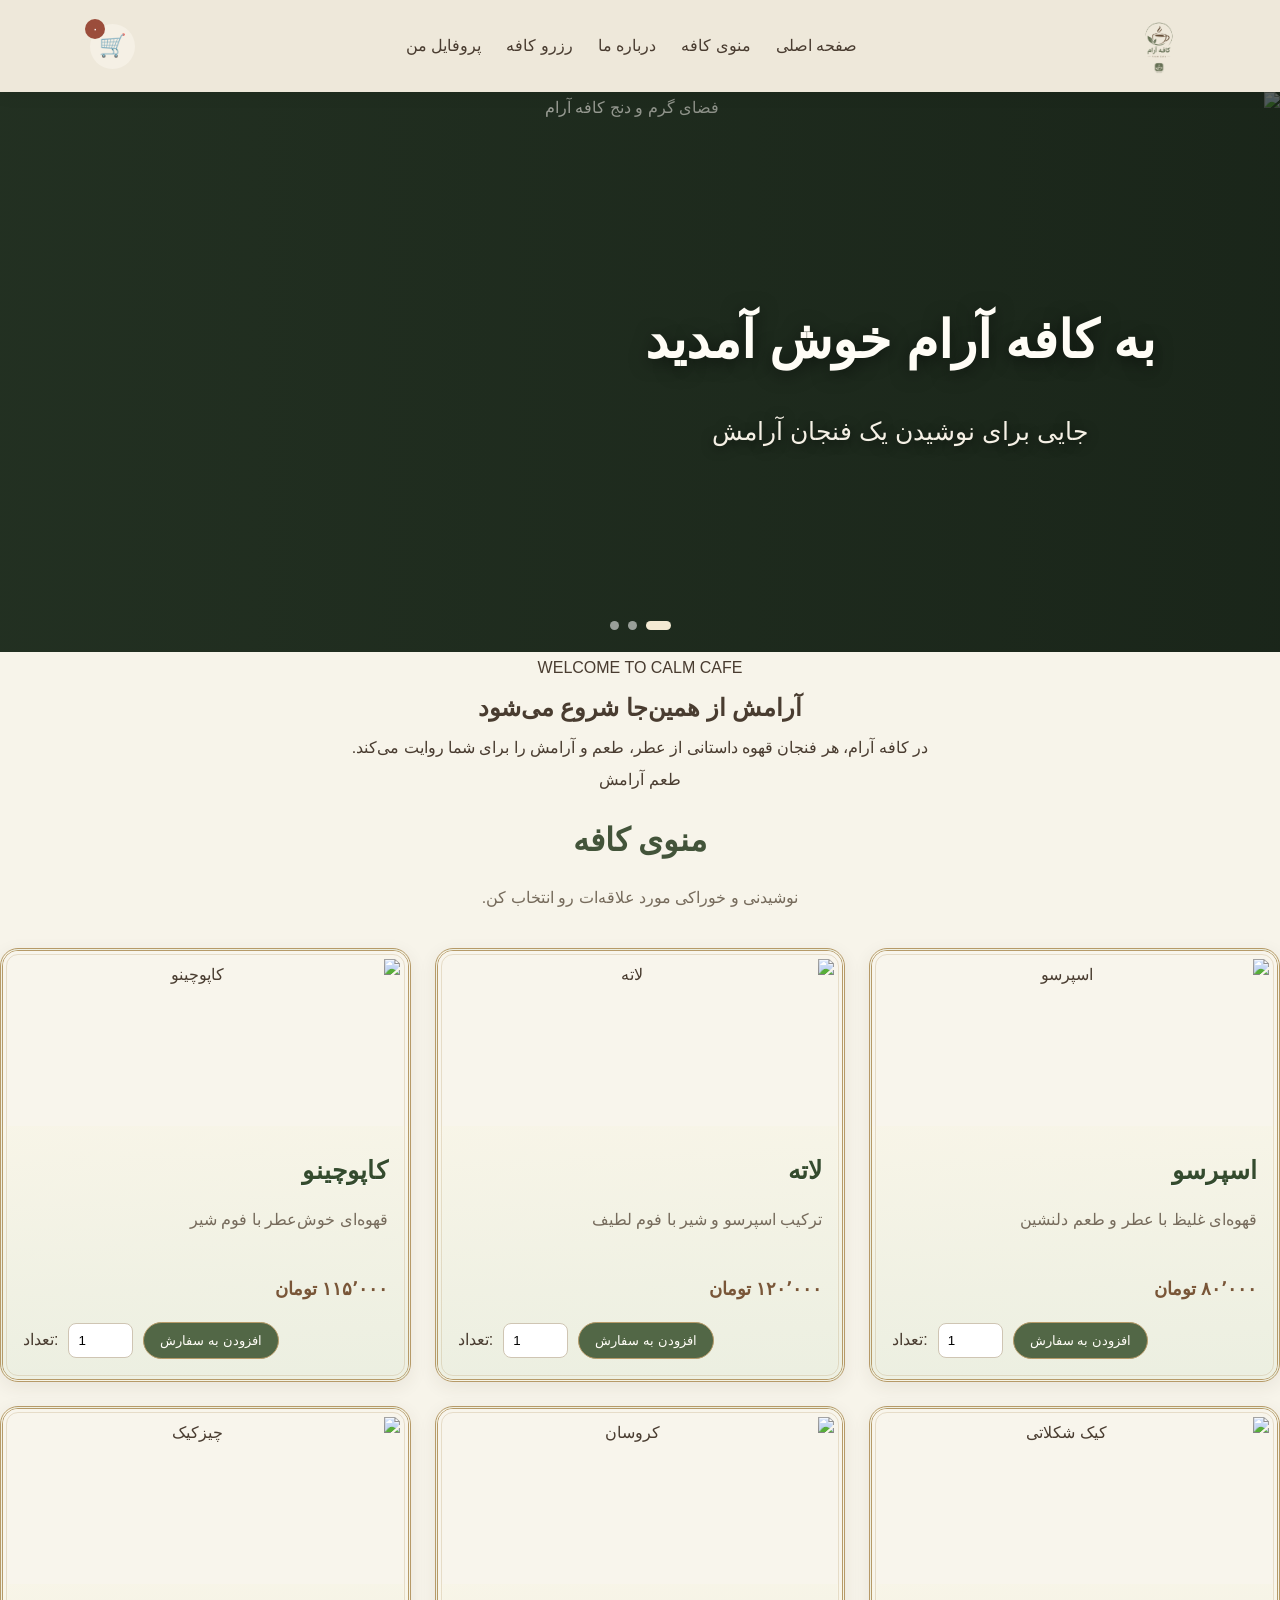
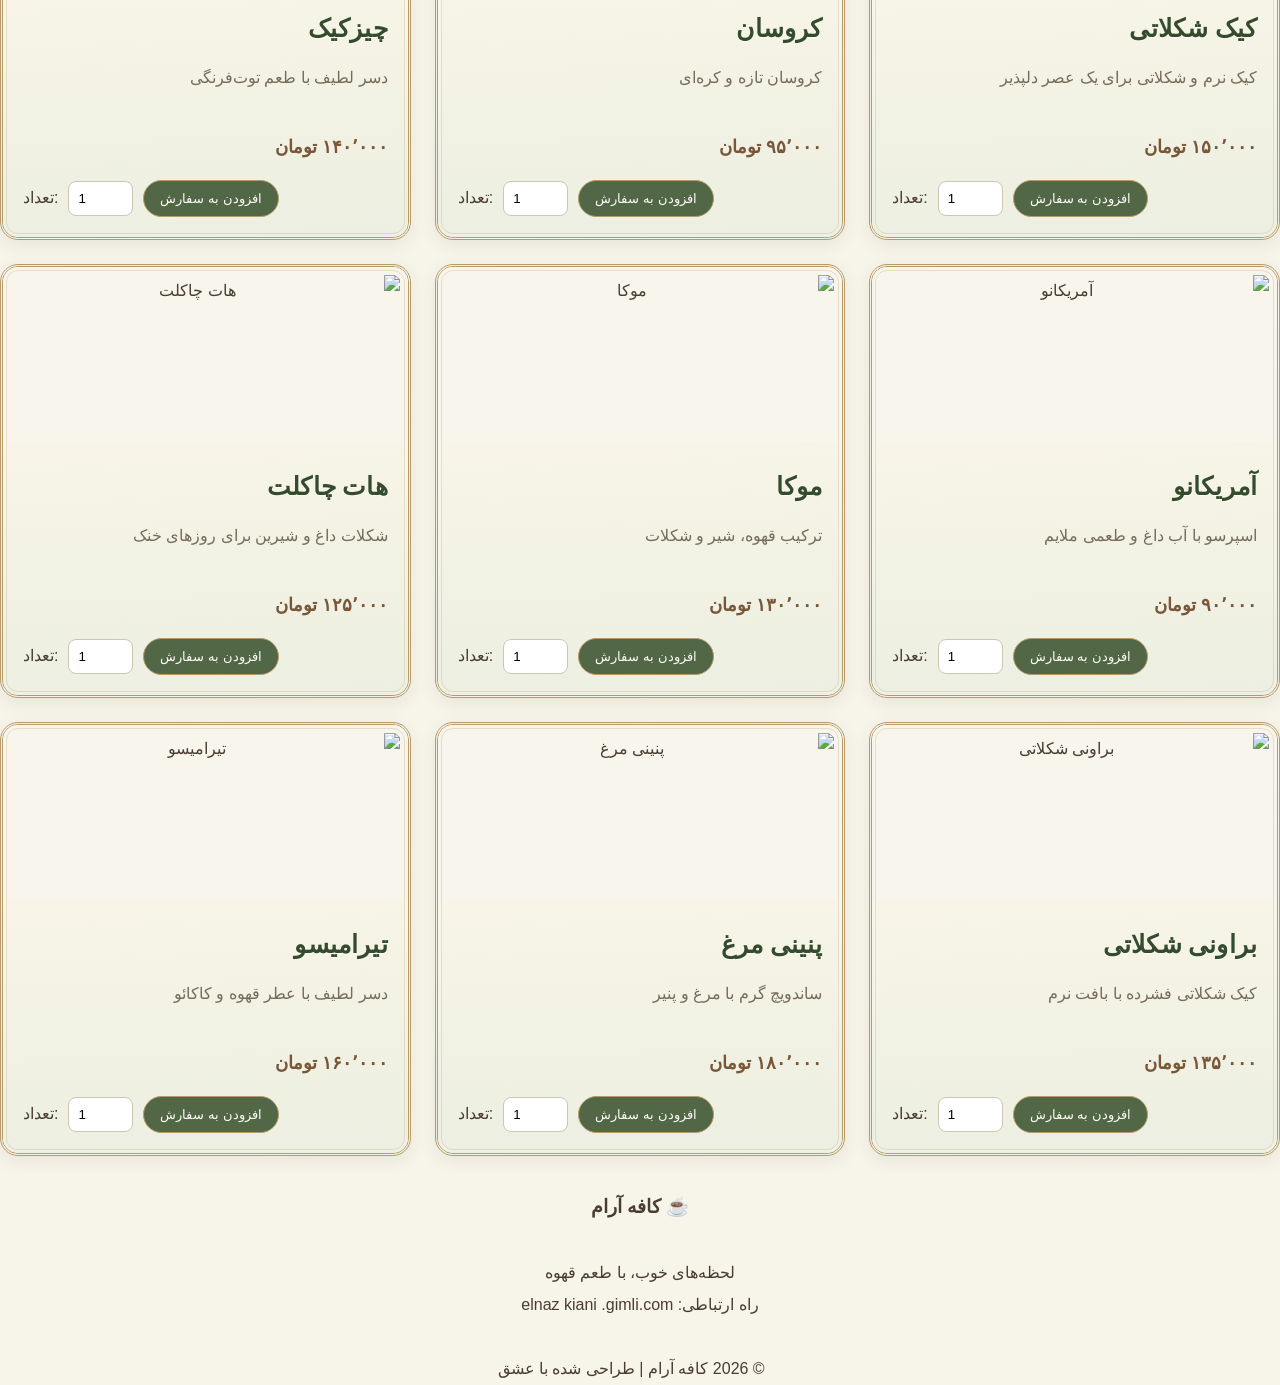
==== index.html @ 831acf15 "Add files via upload" ====
<!DOCTYPE html>

<html dir="rtl" lang="fa">
<head>
<meta charset="utf-8"/>
<meta content="width=device-width, initial-scale=1.0" name="viewport"/>
<title>کافه آرام | طعم آرامش</title>
<link href="lo.png" rel="icon" type="image/png"/>
<link href="style.css" rel="stylesheet"/>
<link href="https://fonts.googleapis.com" rel="preconnect"/>
<link crossorigin="" href="https://fonts.gstatic.com" rel="preconnect"/>
<link href="https://fonts.googleapis.com/css2?family=Vazirmatn:wght@300;400;500;600;700;800&amp;display=swap" rel="stylesheet"/>
</head>
<body>
<header>
<a class="logo" href="#home">
<img alt="لوگوی کافه آرام" src="./lo.png"/>
</a>
<button aria-label="باز کردن منو" class="menu-toggle" id="menuToggle">
        ☰
    </button>
<nav id="navbar">
<a href="#home">صفحه اصلی</a>
<a href="#menu">منوی کافه</a>
<a href="about.html">درباره ما</a>
<a href="reservation.html">رزرو کافه</a>
<a href="profile.html">پروفایل من</a>
</nav>
<button aria-label="باز کردن سبد خرید" class="header-cart" id="openCart" type="button">
    🛒
    <span id="cartCount">۰</span>
</button>
</header>
<main>
<section class="hero hero-home" id="home">
<div aria-label="تصاویر محیط کافه آرام" class="hero-slideshow">
<img alt="فضای گرم و دنج کافه آرام" class="hero-slide active" src="./images/home-cafe-interior.jpg"/>
<img alt="نمایی از فضای داخلی کافه آرام" class="hero-slide" src="./images/home-cafe-coffee-corner.jpg"/>
<img alt="گوشه مطالعه و کتابخانه کافه" class="hero-slide" src="./images/home-cafe-reading-corner.jpg"/>
</div><div class="hero-shade"></div>
<div class="hero-caption"><h1>به کافه آرام خوش آمدید</h1><p>جایی برای نوشیدن یک فنجان آرامش</p></div>
<div aria-label="انتخاب تصویر" class="hero-dots"><button aria-label="تصویر اول" class="hero-dot active" data-slide="0" type="button"></button><button aria-label="تصویر دوم" class="hero-dot" data-slide="1" type="button"></button><button aria-label="تصویر سوم" class="hero-dot" data-slide="2" type="button"></button></div>
</section>
<section class="welcome">
<span class="section-label">WELCOME TO CALM CAFE</span>
<h2>آرامش از همین‌جا شروع می‌شود</h2>
<p>
            در کافه آرام، هر فنجان قهوه داستانی از عطر،
            طعم و آرامش را برای شما روایت می‌کند.
        </p>
</section>
<section class="section menu-section" id="menu">
<div class="section-heading">
<span class="section-label">طعم آرامش</span>
<h2>منوی کافه</h2>
<p class="section-description">
            نوشیدنی و خوراکی مورد علاقه‌ات رو انتخاب کن.
        </p>
</div>
<div class="products-grid">
<!-- اسپرسو -->
<article class="product-card">
<img alt="اسپرسو" src="./images/menu-espresso.jpg"/>
<div class="product-info">
<h3>اسپرسو</h3>
<p>قهوه‌ای غلیظ با عطر و طعم دلنشین</p>
<strong class="product-price">۸۰٬۰۰۰ تومان</strong>
<div class="product-actions">
<label for="qty-espresso">تعداد:</label>
<input class="product-qty" id="qty-espresso" max="20" min="1" type="number" value="1"/>
<button class="add-to-cart" data-id="espresso" data-name="اسپرسو" data-price="80000">
                        افزودن به سفارش
                    </button>
</div>
</div>
</article>
<!-- لاته -->
<article class="product-card">
<img alt="لاته" src="./images/menu-latte.jpg"/>
<div class="product-info">
<h3>لاته</h3>
<p>ترکیب اسپرسو و شیر با فوم لطیف</p>
<strong class="product-price">۱۲۰٬۰۰۰ تومان</strong>
<div class="product-actions">
<label for="qty-latte">تعداد:</label>
<input class="product-qty" id="qty-latte" max="20" min="1" type="number" value="1"/>
<button class="add-to-cart" data-id="latte" data-name="لاته" data-price="120000">
                        افزودن به سفارش
                    </button>
</div>
</div>
</article>
<!-- کاپوچینو -->
<article class="product-card">
<img alt="کاپوچینو" src="./images/menu-cappuccino.jpg"/>
<div class="product-info">
<h3>کاپوچینو</h3>
<p>قهوه‌ای خوش‌عطر با فوم شیر</p>
<strong class="product-price">۱۱۵٬۰۰۰ تومان</strong>
<div class="product-actions">
<label for="qty-cappuccino">تعداد:</label>
<input class="product-qty" id="qty-cappuccino" max="20" min="1" type="number" value="1"/>
<button class="add-to-cart" data-id="cappuccino" data-name="کاپوچینو" data-price="115000">
                        افزودن به سفارش
                    </button>
</div>
</div>
</article>
<!-- کیک شکلاتی -->
<article class="product-card">
<img alt="کیک شکلاتی" src="./images/menu-chocolate-cake.jpg"/>
<div class="product-info">
<h3>کیک شکلاتی</h3>
<p>کیک نرم و شکلاتی برای یک عصر دلپذیر</p>
<strong class="product-price">۱۵۰٬۰۰۰ تومان</strong>
<div class="product-actions">
<label for="qty-cake">تعداد:</label>
<input class="product-qty" id="qty-cake" max="20" min="1" type="number" value="1"/>
<button class="add-to-cart" data-id="cake" data-name="کیک شکلاتی" data-price="150000">
                        افزودن به سفارش
                    </button>
</div>
</div>
</article>
<!-- کروسان -->
<article class="product-card">
<img alt="کروسان" src="./images/menu-croissant.jpg"/>
<div class="product-info">
<h3>کروسان</h3>
<p>کروسان تازه و کره‌ای</p>
<strong class="product-price">۹۵٬۰۰۰ تومان</strong>
<div class="product-actions">
<label for="qty-croissant">تعداد:</label>
<input class="product-qty" id="qty-croissant" max="20" min="1" type="number" value="1"/>
<button class="add-to-cart" data-id="croissant" data-name="کروسان" data-price="95000">
                        افزودن به سفارش
                    </button>
</div>
</div>
</article>
<!-- چیزکیک -->
<article class="product-card">
<img alt="چیزکیک" src="./images/menu-cheesecake.jpg"/>
<div class="product-info">
<h3>چیزکیک</h3>
<p>دسر لطیف با طعم توت‌فرنگی</p>
<strong class="product-price">۱۴۰٬۰۰۰ تومان</strong>
<div class="product-actions">
<label for="qty-cheesecake">تعداد:</label>
<input class="product-qty" id="qty-cheesecake" max="20" min="1" type="number" value="1"/>
<button class="add-to-cart" data-id="cheesecake" data-name="چیزکیک" data-price="140000">
                        افزودن به سفارش
                    </button>
</div>
</div>
</article>
<article class="product-card"><img alt="آمریکانو" src="./images/menu-americano.jpg"/><div class="product-info"><h3>آمریکانو</h3><p>اسپرسو با آب داغ و طعمی ملایم</p><strong class="product-price">۹۰٬۰۰۰ تومان</strong><div class="product-actions"><label for="qty-americano">تعداد:</label><input class="product-qty" id="qty-americano" max="20" min="1" type="number" value="1"/><button class="add-to-cart" data-id="americano" data-name="آمریکانو" data-price="90000">افزودن به سفارش</button></div></div></article>
<article class="product-card"><img alt="موکا" src="./images/menu-mocha.jpg"/><div class="product-info"><h3>موکا</h3><p>ترکیب قهوه، شیر و شکلات</p><strong class="product-price">۱۳۰٬۰۰۰ تومان</strong><div class="product-actions"><label for="qty-mocha">تعداد:</label><input class="product-qty" id="qty-mocha" max="20" min="1" type="number" value="1"/><button class="add-to-cart" data-id="mocha" data-name="موکا" data-price="130000">افزودن به سفارش</button></div></div></article>
<article class="product-card"><img alt="هات چاکلت" src="./images/menu-hot-chocolate.jpg"/><div class="product-info"><h3>هات چاکلت</h3><p>شکلات داغ و شیرین برای روزهای خنک</p><strong class="product-price">۱۲۵٬۰۰۰ تومان</strong><div class="product-actions"><label for="qty-hotchocolate">تعداد:</label><input class="product-qty" id="qty-hotchocolate" max="20" min="1" type="number" value="1"/><button class="add-to-cart" data-id="hotchocolate" data-name="هات چاکلت" data-price="125000">افزودن به سفارش</button></div></div></article>
<article class="product-card"><img alt="براونی شکلاتی" src="./images/menu-brownie.jpg"/><div class="product-info"><h3>براونی شکلاتی</h3><p>کیک شکلاتی فشرده با بافت نرم</p><strong class="product-price">۱۳۵٬۰۰۰ تومان</strong><div class="product-actions"><label for="qty-brownie">تعداد:</label><input class="product-qty" id="qty-brownie" max="20" min="1" type="number" value="1"/><button class="add-to-cart" data-id="brownie" data-name="براونی شکلاتی" data-price="135000">افزودن به سفارش</button></div></div></article>
<article class="product-card"><img alt="پنینی مرغ" src="./images/menu-panini.jpg"/><div class="product-info"><h3>پنینی مرغ</h3><p>ساندویچ گرم با مرغ و پنیر</p><strong class="product-price">۱۸۰٬۰۰۰ تومان</strong><div class="product-actions"><label for="qty-panini">تعداد:</label><input class="product-qty" id="qty-panini" max="20" min="1" type="number" value="1"/><button class="add-to-cart" data-id="panini" data-name="پنینی مرغ" data-price="180000">افزودن به سفارش</button></div></div></article>
<article class="product-card"><img alt="تیرامیسو" src="./images/menu-tiramisu.jpg"/><div class="product-info"><h3>تیرامیسو</h3><p>دسر لطیف با عطر قهوه و کاکائو</p><strong class="product-price">۱۶۰٬۰۰۰ تومان</strong><div class="product-actions"><label for="qty-tiramisu">تعداد:</label><input class="product-qty" id="qty-tiramisu" max="20" min="1" type="number" value="1"/><button class="add-to-cart" data-id="tiramisu" data-name="تیرامیسو" data-price="160000">افزودن به سفارش</button></div></div></article>
</div>
</section>
</main>
<!-- پنجره بازشونده سبد خرید -->
<div aria-hidden="true" class="cart-overlay" id="cartOverlay">
<section aria-labelledby="cartTitle" aria-modal="true" class="cart-modal" role="dialog">
<div class="cart-modal-header">
<div>
<span class="section-label">YOUR ORDER</span>
<h2 id="cartTitle">سبد سفارش شما</h2>
<p>انتخاب‌های خوشمزه‌ات اینجاست ☕</p>
</div>
<button aria-label="بستن سبد خرید" class="cart-close" id="closeCart" type="button">×</button>
</div>
<div class="cart-content">
<div class="cart-table-wrapper">
<table class="cart-table">
<thead>
<tr>
<th>محصول</th>
<th>قیمت واحد</th>
<th>تعداد</th>
<th>جمع</th>
<th>حذف</th>
</tr>
</thead>
<tbody id="cartItems">
<tr><td class="empty-cart-cell" colspan="5">هنوز محصولی انتخاب نشده است.</td></tr>
</tbody>
</table>
</div>
<div class="cart-empty" id="cartEmpty">
<span>🛍️</span>
<strong>سبد خریدت هنوز خالیه</strong>
<p>از منوی کافه، چیزی خوشمزه انتخاب کن.</p>
<button class="continue-shopping" id="continueShopping" type="button">رفتن به منو</button>
</div>
</div>
<div class="cart-footer">
<div class="cart-total">
<span>مبلغ نهایی سفارش</span>
<strong id="cartTotal">۰ تومان</strong>
</div>
<div class="cart-footer-actions">
<button class="clear-cart" id="clearCart" type="button">خالی کردن سبد</button>
<button class="continue-shopping" id="continueShoppingBottom" type="button">ادامه خرید</button>
</div>
<p aria-live="polite" class="cart-message" id="cartMessage"></p>
</div>
</section>
</div>
<footer>
    <h3>☕ کافه آرام</h3>
    <p>لحظه‌های خوب، با طعم قهوه</p><p>راه ارتباطی: elnaz kiani .gimli.com</p>
    <p class="copyright">
        © <span id="year"></span> کافه آرام | طراحی شده با عشق
    </p>
</footer>
<script src="script.js"></script>
</body>
</html>
---- style.css ----
/* تنظیمات کلی */
* {
    margin: 0;
    padding: 0;
    box-sizing: border-box;
    scroll-behavior: smooth;
}

body {
    font-family: Tahoma, sans-serif;
    background-color: #F7F4EA;
    color: #493C30;
    line-height: 2;
}

/* سربرگ سایت */
header {
    background-color: #EEE8DA;
    padding: 15px 7%;
    display: flex;
    justify-content: space-between;
    align-items: center;
    position: sticky;
    top: 0;
    z-index: 1000;
    box-shadow: 0 3px 15px rgba(0,0,0,0.08);
}

.logo {
    color: #536B4F;
    font-size: 23px;
    font-weight: bold;
    text-decoration: none;
}

nav {
    display: flex;
    align-items: center;
    gap: 25px;
}

nav a {
    color: #493C30;
    text-decoration: none;
    transition: 0.3s;
}

nav a:hover {
    color: #829675;
}

.menu-toggle {
    display: none;
    background: #71866B;
    color: white;
    border: none;
    padding: 8px 13px;
    border-radius: 8px;
    cursor: pointer;
}

/* بخش اصلی */
.hero {
    min-height: 550px;
    background:
        linear-gradient(rgba(30,45,30,0.5), rgba(30,45,30,0.5)),
        url("https://images.unsplash.com/photo-1445116572660-236099ec97a0?w=1600");
    background-size: cover;
    background-position: center;
    display: flex;
    align-items: center;
    justify-content: center;
    text-align: center;
    color: white;
    padding: 40px 20px;
}

.hero-content {
    max-width: 750px;
}

.hero-content h1 {
    font-size: 40px;
    margin: 15px 0;
}

.hero-content p {
    font-size: 18px;
    margin-bottom: 25px;
}

.main-btn {
    display: inline-block;
    background-color: #71866B;
    color: white;
    padding: 12px 30px;
    border-radius: 30px;
    text-decoration: none;
    transition: 0.3s;
}

.main-btn:hover {
    background-color: #536B4F;
    transform: translateY(-3px);
}

.hero-note {
    margin-top: 25px;
    font-size: 15px;
}
/* بخش خوش آمدگویی */
.welcome {
    padding: 65px 10%;
    text-align: center;
}

.section-label {
    color: #A18B69;
    font-size: 13px;
    letter-spacing: 2px;
}

.welcome h2,
.section h2 {
    color: #536B4F;
    font-size: 30px;
    margin: 12px 0;
}

/* بخش منو */
.section {
    padding: 75px 10%;
    text-align: center;
}

.menu-section {
    background-color: #EEE9DD;
}

.section-description {
    margin-bottom: 25px;
}

.menu-table-wrapper {
    width: 100%;
    overflow-x: auto;
    margin-top: 30px;
}

table {
    width: 100%;
    border-collapse: collapse;
    background-color: #FFFEFA;
    box-shadow: 0 5px 18px rgba(0,0,0,0.07);
}

th {
    background-color: #71866B;
    color: white;
    padding: 15px;
}

td {
    padding: 14px;
    border-bottom: 1px solid #E5DECF;
}

tr:hover {
    background-color: #F1EBDD;
}

.menu-note {
    margin-top: 25px;
    color: #8A7359;
}
/* بخش درباره ما */
.about-section {
    display: flex;
    align-items: center;
    gap: 45px;
    text-align: right;
    background-color: #F8F5EC;
}

.about-image {
    flex: 1;
}

.about-image img {
    width: 100%;
    border-radius: 20px;
    box-shadow: 0 5px 20px rgba(0,0,0,0.12);
}

.about-text {
    flex: 1;
}

.about-text h2 {
    margin-bottom: 20px;
}

.about-text p {
    margin: 15px 0;
}

.about-text ul {
    padding-right: 25px;
    margin-top: 15px;
}
/* پروفایل سازنده */
.profile-section {
    background-color: #EAE5D8;
}

.profile-card {
    background-color: #FFFEFA;
    max-width: 500px;
    margin: 30px auto;
    padding: 35px;
    border-radius: 20px;
    box-shadow: 0 5px 20px rgba(0,0,0,0.08);
    transition: 0.3s;
}

.profile-card:hover {
    transform: translateY(-7px);
}

.profile-avatar {
    width: 100px;
    height: 100px;
    margin: 0 auto 15px;
    border-radius: 50%;
    background-color: #E8EEDD;
    display: flex;
    align-items: center;
    justify-content: center;
    font-size: 48px;
}

.profile-card h3 {
    color: #536B4F;
    font-size: 25px;
}

.profile-role {
    color: #A18B69;
    font-size: 14px;
}

.profile-card p {
    margin: 18px 0;
    color: #796B5D;
}

.profile-tags {
    display: flex;
    justify-content: center;
    gap: 10px;
    flex-wrap: wrap;
}

.profile-tags span {
    background-color: #EAEFE4;
    color: #536B4F;
    padding: 5px 15px;
    border-radius: 20px;
}

/* پایین سایت */
footer {
    background-color: #536B4F;
    color: white;
    text-align: center;
    padding: 30px;
}

.copyright {
    margin-top: 20px;
    font-size: 12px;
    opacity: 0.8;
}

/* نمایش در موبایل */
@media screen and (max-width: 768px) {

    header {
        padding: 13px 5%;
        flex-wrap: wrap;
    }

    .menu-toggle {
        display: block;
    }

    nav {
        display: none;
        flex-direction: column;
        width: 100%;
        gap: 12px;
        padding: 15px 0;
    }

    nav.show {
        display: flex;
    }

    .hero {
        min-height: 450px;
    }

    .hero-content h1 {
        font-size: 28px;
    }

    .hero-content p {
        font-size: 15px;
    }

    .section {
        padding: 50px 5%;
    }

    .about-section {
        flex-direction: column;
    }

    .about-image,
    .about-text {
        width: 100%;
    }

    th, td {
        padding: 9px 5px;
        font-size: 12px;
    }
}
/* تنظیم محل قرارگیری نوشته‌ها */
body {
    text-align: center;
}

.about-text {
    text-align: right;
}

.about-text ul {
    text-align: right;
}
.about-text {
    text-align: center;
}

.about-text ul {
    display: inline-block;
    text-align: right;
}
.logo {
    display: flex;
    align-items: center;
}

.logo img {
    width: 170px;
    height: 100px;
    object-fit: contain;
    display: block;
}
.hero {
    position: relative;
    width: 100%;
    overflow: hidden;
}

.hero-image {
    display: block;
    width: 100%;
    height: auto;
}

.hero {
    position: relative;
    width: 100%;
    overflow: hidden;
}

.hero-image {
    display: block;
    width: 100%;
    height: auto;
}

.hero-button {
    position: absolute;
    left: 42.4%;
    top: 67.5%;
    width: 15.2%;
    height: 7.5%;
    border-radius: 50px;
    cursor: pointer;
}
/* عنوان منو */
.section-heading {
    text-align: center;
    margin-bottom: 35px;
}

.section-heading h2 {
    color: #43543a;
    font-size: 32px;
    margin: 12px 0;
}

.section-description {
    color: #766b5c;
    line-height: 1.8;
}

/* چیدمان کارت محصولات */
.products-grid {
    display: grid;
    grid-template-columns: repeat(3, minmax(0, 1fr));
    gap: 24px;
}

/* کارت هر محصول */
.product-card {
    background: #fffdf7;
    border: 3px double #b69a68;
    border-radius: 18px;
    outline: 1px solid rgba(182, 154, 104, 0.28);
    outline-offset: -7px;
    overflow: hidden;
    box-shadow: 0 5px 18px rgba(60, 50, 35, 0.08), inset 0 0 0 5px #fffdf7;
    transition: transform 0.3s ease, box-shadow 0.3s ease;
}

.product-card:hover {
    transform: translateY(-5px);
    box-shadow: 0 10px 24px rgba(60, 50, 35, 0.14);
}

/* عکس محصولات */
.product-card img {
    display: block;
    width: 100%;
    height: 175px;
    object-fit: contain;
    padding: 8px;
    background: #f8f5ec;
}

/* اطلاعات محصول */
.product-info {
    padding: 20px;
    text-align: right;
}

.product-info h3 {
    color: #43543a;
    font-size: 21px;
    margin: 0 0 10px;
}

.product-info p {
    color: #766b5c;
    line-height: 1.8;
    min-height: 50px;
}

.product-price {
    display: block;
    color: #795638;
    font-size: 18px;
    margin: 15px 0;
}
/* انتخاب تعداد و دکمه افزودن */
.product-actions {
    display: flex;
    align-items: center;
    justify-content: flex-start;
    direction: ltr;
    flex-wrap: wrap;
    gap: 10px;
}

.product-qty {
    width: 65px;
    padding: 9px;
    border: 1px solid #cfc5b3;
    border-radius: 8px;
    background: #fff;
    font-family: inherit;
}

.add-to-cart,
.clear-cart {
    background: #526746;
    color: #fffdf7;
    border: 1px solid #b69a68;
    border-radius: 25px;
    padding: 10px 16px;
    font-family: inherit;
    cursor: pointer;
    transition: background 0.3s ease;
}

.add-to-cart:hover,
.clear-cart:hover {
    background: #3d5033;
}

/* سبد سفارش */
.cart-section {
    margin-top: 50px;
    padding: 25px;
    background: #f5f0e5;
    border-radius: 18px;
}

.cart-section h2 {
    color: #43543a;
    margin-bottom: 20px;
}

.cart-table-wrapper {
    overflow-x: auto;
}

.cart-table {
    width: 100%;
    border-collapse: collapse;
    text-align: center;
}

.cart-table th,
.cart-table td {
    padding: 12px;
    border-bottom: 1px solid #ded4c3;
}

.cart-table th {
    color: #43543a;
    background: #ebe4d5;
}

.remove-item {
    background: #9b4d3b;
    color: white;
    border: none;
    border-radius: 8px;
    padding: 7px 12px;
    font-family: inherit;
    cursor: pointer;
}

.cart-total {
    font-size: 18px;
    margin-top: 20px;
    color: #43543a;
}

.cart-message {
    color: #43543a;
    min-height: 24px;
    margin-top: 15px;
}

/* نمایش در تبلت */
@media (max-width: 900px) {
    .products-grid {
        grid-template-columns: repeat(2, minmax(0, 1fr));
    }
}

/* نمایش در موبایل */
@media (max-width: 600px) {
    .products-grid {
        grid-template-columns: 1fr;
    }

    .product-card img {
        height: 200px;
    }

    .cart-section {
        padding: 15px;
    }

    .product-actions {
        gap: 8px;
    }
}
/* آیکون سبد خرید در هدر */
.header-cart {
    position: relative;
    display: inline-flex;
    align-items: center;
    justify-content: center;
    width: 45px;
    height: 45px;
    background: #f5f0e5;
    color: #43543a;
    border-radius: 50%;
    font-size: 22px;
    text-decoration: none;
    flex-shrink: 0;
}

.header-cart:hover {
    background: #e6dfd0;
}

#cartCount {
    position: absolute;
    top: -5px;
    left: -5px;
    min-width: 20px;
    height: 20px;
    padding: 0 4px;
    display: flex;
    align-items: center;
    justify-content: center;
    background: #9b4d3b;
    color: white;
    border-radius: 50%;
    font-size: 12px;
}

/* ===== سبد خرید بازشونده ===== */
.header-cart {
    border: 0;
    cursor: pointer;
    font-family: inherit;
}
.cart-overlay {
    position: fixed;
    inset: 0;
    z-index: 3000;
    display: flex;
    align-items: center;
    justify-content: center;
    padding: 18px;
    background: rgba(30, 38, 27, .58);
    opacity: 0;
    visibility: hidden;
    transition: opacity .25s ease, visibility .25s ease;
}
.cart-overlay.is-open {
    opacity: 1;
    visibility: visible;
}
.cart-modal {
    width: min(760px, 100%);
    max-height: min(88vh, 760px);
    overflow-y: auto;
    background: #fffdf7;
    border: 1px solid #e7dfd0;
    border-radius: 24px;
    padding: 26px;
    box-shadow: 0 24px 70px rgba(20, 30, 18, .25);
    transform: translateY(18px) scale(.98);
    transition: transform .25s ease;
}
.cart-overlay.is-open .cart-modal {
    transform: translateY(0) scale(1);
}
.cart-modal-header {
    display: flex;
    align-items: flex-start;
    justify-content: space-between;
    gap: 16px;
    padding-bottom: 18px;
    border-bottom: 1px solid #e9e2d5;
}
.cart-modal-header h2 {
    margin: 5px 0;
    color: #43543a;
    font-size: 25px;
}
.cart-modal-header p {
    margin: 0;
    color: #8a806f;
    font-size: 14px;
}
.cart-close {
    width: 40px;
    height: 40px;
    border: 0;
    border-radius: 50%;
    background: #f1ecdf;
    color: #43543a;
    font-size: 28px;
    line-height: 1;
    cursor: pointer;
}
.cart-content { padding: 18px 0; }
.cart-table-wrapper { overflow-x: auto; }
.cart-table {
    width: 100%;
    border-collapse: separate;
    border-spacing: 0;
    text-align: center;
    min-width: 560px;
}
.cart-table th {
    background: #edf0e7;
    color: #43543a;
    font-weight: 700;
}
.cart-table th, .cart-table td {
    padding: 13px 10px;
    border-bottom: 1px solid #eee8dc;
}
.cart-table tbody tr:last-child td { border-bottom: 0; }
.cart-table td { color: #5e594f; }
.cart-table .empty-cart-cell { padding: 28px; color: #8a806f; }
.cart-controls {
    display: inline-flex;
    align-items: center;
    justify-content: center;
    gap: 9px;
    white-space: nowrap;
}
.quantity-btn {
    width: 29px;
    height: 29px;
    border: 0;
    border-radius: 50%;
    background: #e8eddf;
    color: #43543a;
    font-size: 18px;
    cursor: pointer;
}
.quantity-btn:hover { background: #d8e1ce; }
.remove-item {
    border: 0;
    border-radius: 18px;
    padding: 7px 11px;
    background: #f4e5df;
    color: #994e3c;
    font-family: inherit;
    cursor: pointer;
}
.cart-empty {
    display: none;
    text-align: center;
    padding: 25px 10px 18px;
    color: #6d665a;
}
.cart-empty.is-visible { display: block; }
.cart-empty > span { display: block; font-size: 38px; margin-bottom: 8px; }
.cart-empty strong { color: #43543a; font-size: 17px; }
.cart-empty p { margin: 7px 0 14px; font-size: 14px; }
.cart-footer {
    padding-top: 17px;
    border-top: 1px solid #e9e2d5;
}
.cart-total {
    display: flex;
    justify-content: space-between;
    align-items: center;
    gap: 12px;
    margin: 0 0 17px;
    padding: 15px 17px;
    border-radius: 14px;
    background: #f2f0e6;
    color: #43543a;
    font-size: 16px;
}
.cart-total strong { font-size: 20px; }
.cart-footer-actions { display: flex; gap: 10px; flex-wrap: wrap; }
.cart-footer-actions button, .continue-shopping {
    border: 0;
    border-radius: 24px;
    padding: 10px 18px;
    font-family: inherit;
    cursor: pointer;
}
.clear-cart { background: #9b4d3b; color: white; }
.continue-shopping { background: #526746; color: white; }
.cart-message { min-height: 22px; margin: 10px 0 0; color: #526746; }
body.cart-open { overflow: hidden; }
@media (max-width: 600px) {
    .cart-overlay { padding: 9px; align-items: flex-end; }
    .cart-modal { width: 100%; max-height: 92vh; border-radius: 22px 22px 12px 12px; padding: 18px 14px; }
    .cart-modal-header h2 { font-size: 21px; }
    .cart-total { font-size: 14px; }
    .cart-total strong { font-size: 17px; }
}


/* ===== اسلایدشو خوش‌آمدگویی ===== */
.hero {
    position: relative;
    min-height: 590px;
    overflow: hidden;
    isolation: isolate;
    display: flex;
    align-items: center;
    justify-content: center;
    padding: 50px 20px;
    text-align: center;
    color: #fffdf6;
    background: #293628;
}
.hero-slideshow, .hero-shade {
    position: absolute;
    inset: 0;
}
.hero-slideshow { z-index: -2; }
.hero-slide {
    position: absolute;
    inset: 0;
    width: 100%;
    height: 100%;
    object-fit: cover;
    opacity: 0;
    transition: opacity 1.2s ease-in-out;
}
.hero-slide.active { opacity: 1; }
.hero-shade {
    z-index: -1;
    background: linear-gradient(90deg, rgba(25,35,23,.58), rgba(25,35,23,.48));
}
.hero-caption { max-width: 760px; position: relative; z-index: 1; }
.hero-caption > span { color: #e7dfc9; letter-spacing: 3px; font-size: 13px; }
.hero-caption h1 { color: #fffdf6; font-size: clamp(30px, 5vw, 48px); margin: 15px 0; }
.hero-caption p { color: #f5f0e5; font-size: 18px; margin: 0 0 25px; }
.hero-dots {
    position: absolute;
    bottom: 22px;
    left: 0;
    right: 0;
    display: flex;
    justify-content: center;
    gap: 9px;
    z-index: 2;
}
.hero-dot {
    width: 9px;
    height: 9px;
    border: 0;
    border-radius: 50%;
    padding: 0;
    background: rgba(255,255,255,.55);
    cursor: pointer;
    transition: width .25s, background .25s;
}
.hero-dot.active { width: 25px; border-radius: 10px; background: #f4ead3; }

/* ===== رزرو کافه ===== */
.reservation-section {
    display: grid;
    grid-template-columns: 1fr 1fr;
    gap: 48px;
    align-items: center;
    padding: 80px max(7%, 22px);
    background: #f8f5ec;
}
.reservation-intro h2 { color: #43543a; font-size: clamp(25px, 3vw, 34px); line-height: 1.7; margin: 10px 0; }
.reservation-intro > p { color: #746d61; line-height: 2.1; }
.reservation-occasions { display: flex; flex-wrap: wrap; gap: 12px; margin: 24px 0; }
.reservation-occasions div {
    display: flex; align-items: center; gap: 8px; padding: 10px 14px;
    border-radius: 30px; background: #e9eddf; color: #43543a; font-size: 14px;
}
.reservation-occasions span { font-size: 19px; }
.reservation-photo { width: 100%; height: 245px; object-fit: cover; border-radius: 22px; }
.reservation-form {
    background: #fffdf7; border: 1px solid #e8e1d4; border-radius: 23px;
    padding: 28px; box-shadow: 0 14px 40px rgba(53,61,42,.08);
}
.reservation-form h3 { margin: 0 0 5px; color: #43543a; font-size: 23px; }
.reservation-form > p { margin: 0 0 20px; color: #8a806f; font-size: 14px; }
.reservation-form label { display: block; margin: 13px 0 6px; color: #5c594e; font-size: 14px; }
.reservation-form input, .reservation-form select, .reservation-form textarea {
    width: 100%; box-sizing: border-box; border: 1px solid #e3ddcf; border-radius: 11px;
    padding: 12px; background: #fff; color: #4d5144; font: inherit; outline: none;
}
.reservation-form input:focus, .reservation-form select:focus, .reservation-form textarea:focus { border-color: #879879; }
.reservation-fields { display: grid; grid-template-columns: 1fr 1fr; gap: 13px; }
.reservation-submit {
    width: 100%; margin-top: 18px; border: 0; border-radius: 25px; padding: 13px;
    background: #526746; color: white; font: inherit; cursor: pointer;
}
.reservation-submit:hover { background: #405638; }
.reservation-message { min-height: 22px; color: #526746; line-height: 1.8; margin: 10px 0 0 !important; }
.reservation-form small { display: block; margin-top: 8px; color: #9a8f7d; line-height: 1.8; }
@media (max-width: 800px) {
    .reservation-section { grid-template-columns: 1fr; gap: 28px; padding: 55px 6%; }
    .hero { min-height: 470px; }
}
@media (max-width: 480px) {
    .reservation-fields { grid-template-columns: 1fr; gap: 0; }
    .reservation-form { padding: 21px 17px; }
}

/* نسخه به‌روزشده صفحات */
.hero-home{position:relative;min-height:560px;overflow:hidden;padding:0;background:#273626;display:block}.hero-home .hero-slideshow,.hero-home .hero-shade{position:absolute;inset:0}.hero-home .hero-slide{position:absolute;inset:0;width:100%;height:100%;object-fit:cover;opacity:0;transition:opacity 1.2s ease}.hero-home .hero-slide.active{opacity:1}.hero-home .hero-shade{background:linear-gradient(90deg,rgba(20,30,20,.25),rgba(20,30,20,.68));z-index:1}.hero-home .hero-caption{position:absolute;z-index:2;inset:0;display:flex;flex-direction:column;align-items:center;justify-content:center;text-align:center;color:#fffdf5;padding:30px}.hero-home .hero-caption h1{font-size:clamp(30px,5vw,52px);margin:0 0 14px;text-shadow:0 3px 18px #0008}.hero-home .hero-caption p{font-size:clamp(18px,2.5vw,25px);margin:0;text-shadow:0 2px 12px #0009}.reservation-page-heading{text-align:center;padding:60px 20px 35px;background:#f8f5ec}.reservation-page-heading h1{color:#43543a;font-size:clamp(26px,4vw,40px);margin:10px auto;max-width:850px}.reservation-page-heading p{color:#756d60;max-width:760px;margin:auto;line-height:2}.reservation-page .reservation-section{padding-top:45px}.reservation-slideshow{position:relative;width:100%;height:250px;border-radius:22px;overflow:hidden;margin-top:22px}.reservation-slide{position:absolute;inset:0;width:100%;height:100%;object-fit:cover;opacity:0;transition:opacity 1s ease}.reservation-slide.active{opacity:1}.reservation-gallery{padding:55px 7%;text-align:center;background:#fffdf7}.reservation-gallery h2{color:#43543a;margin-bottom:25px}.reservation-gallery-grid{display:grid;grid-template-columns:repeat(4,1fr);gap:18px}.reservation-gallery-grid article{background:#f8f5ec;border-radius:18px;overflow:hidden;box-shadow:0 8px 25px #4b563015}.reservation-gallery-grid img{width:100%;height:180px;object-fit:cover;display:block}.reservation-gallery-grid h3{color:#43543a;padding:13px;font-size:16px}.logo img{width:62px;height:62px;object-fit:contain;display:block}@media(max-width:800px){.reservation-gallery-grid{grid-template-columns:repeat(2,1fr)}.hero-home{min-height:470px}}@media(max-width:480px){.reservation-gallery-grid{grid-template-columns:1fr}.reservation-gallery-grid img{height:210px}}

/* به‌روزرسانی ظاهری کارت‌های محصولات */
.product-card {
    background: linear-gradient(145deg, rgba(248, 245, 232, 0.97), rgba(232, 237, 220, 0.92));
    position: relative;
}
.product-info h3 {
    font-family: "B Nazanin", "Noto Naskh Arabic", Georgia, serif;
    font-size: 25px;
    font-weight: 700;
    letter-spacing: 0.15px;
    color: #344b2e;
    text-shadow: 0 1px 0 rgba(255, 255, 255, 0.7);
}
.product-info {
    background: linear-gradient(180deg, rgba(248, 245, 232, 0.88), rgba(236, 239, 225, 0.94));
}
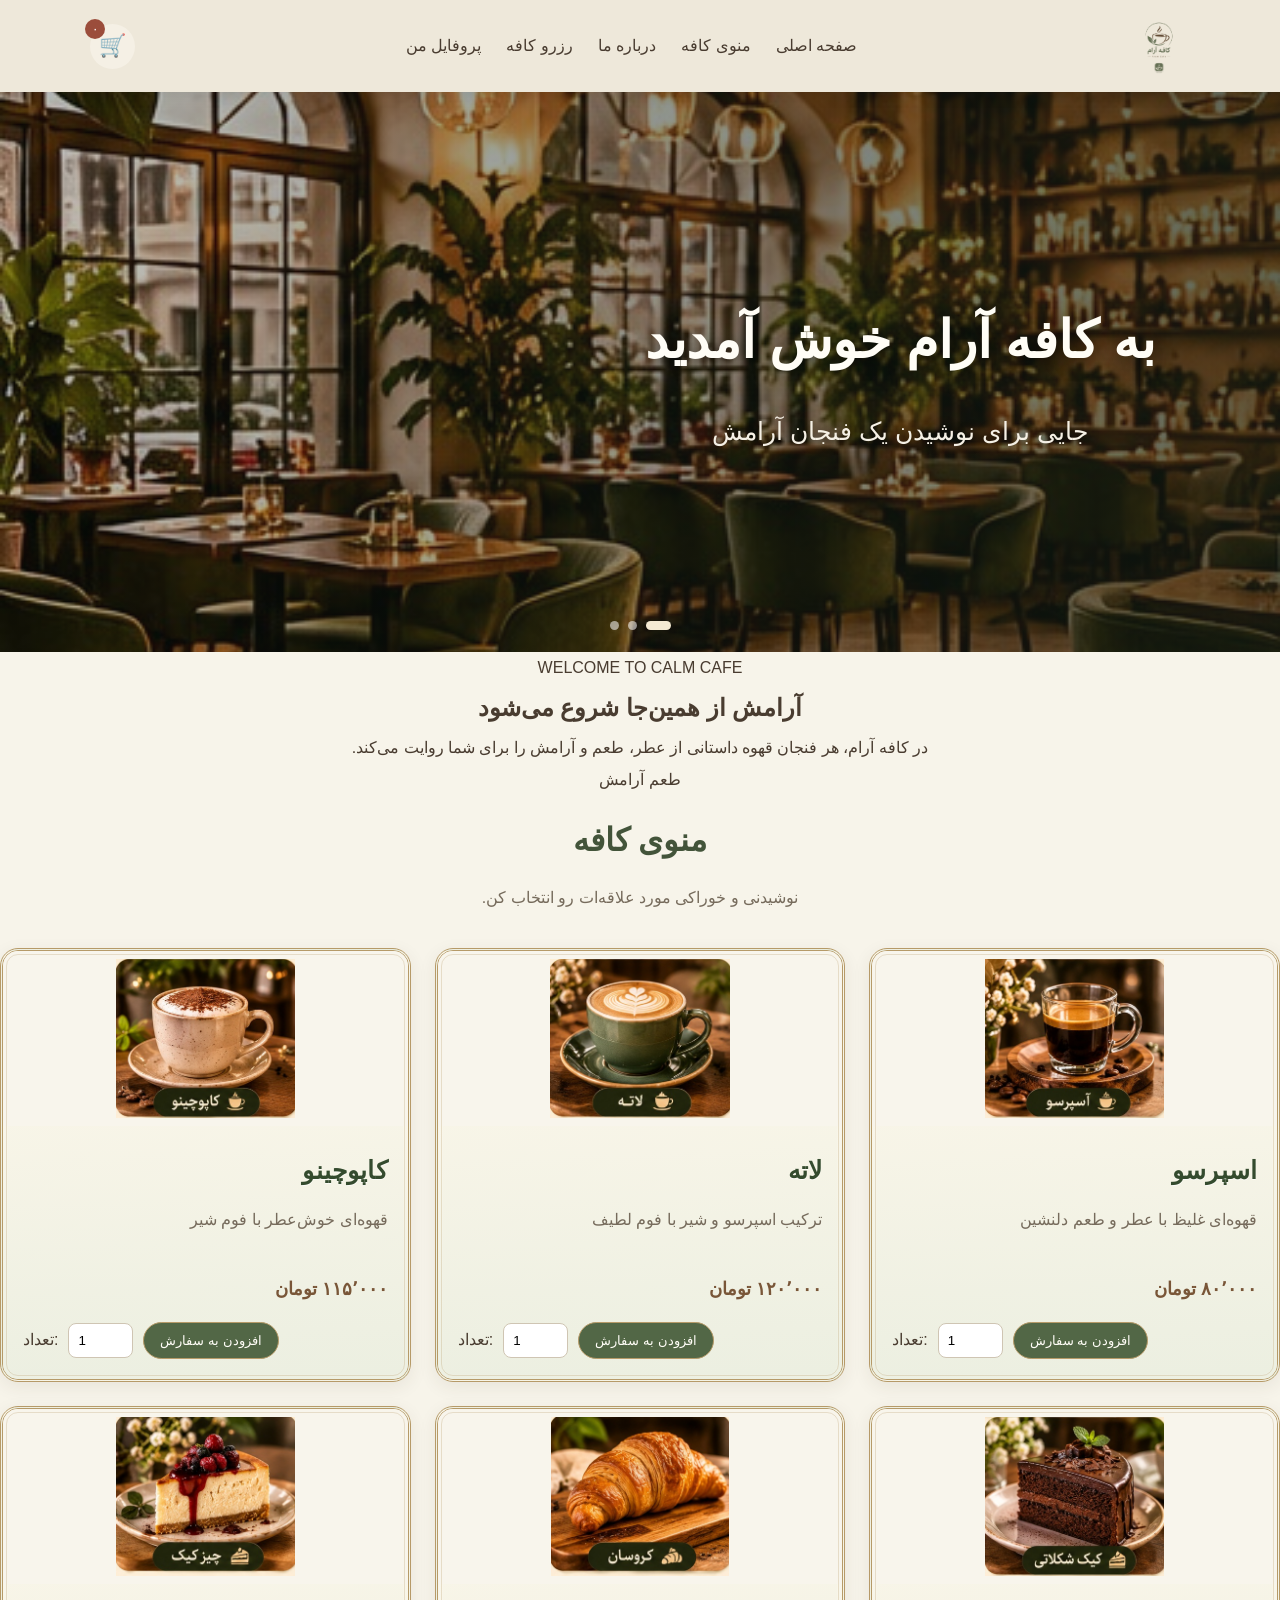
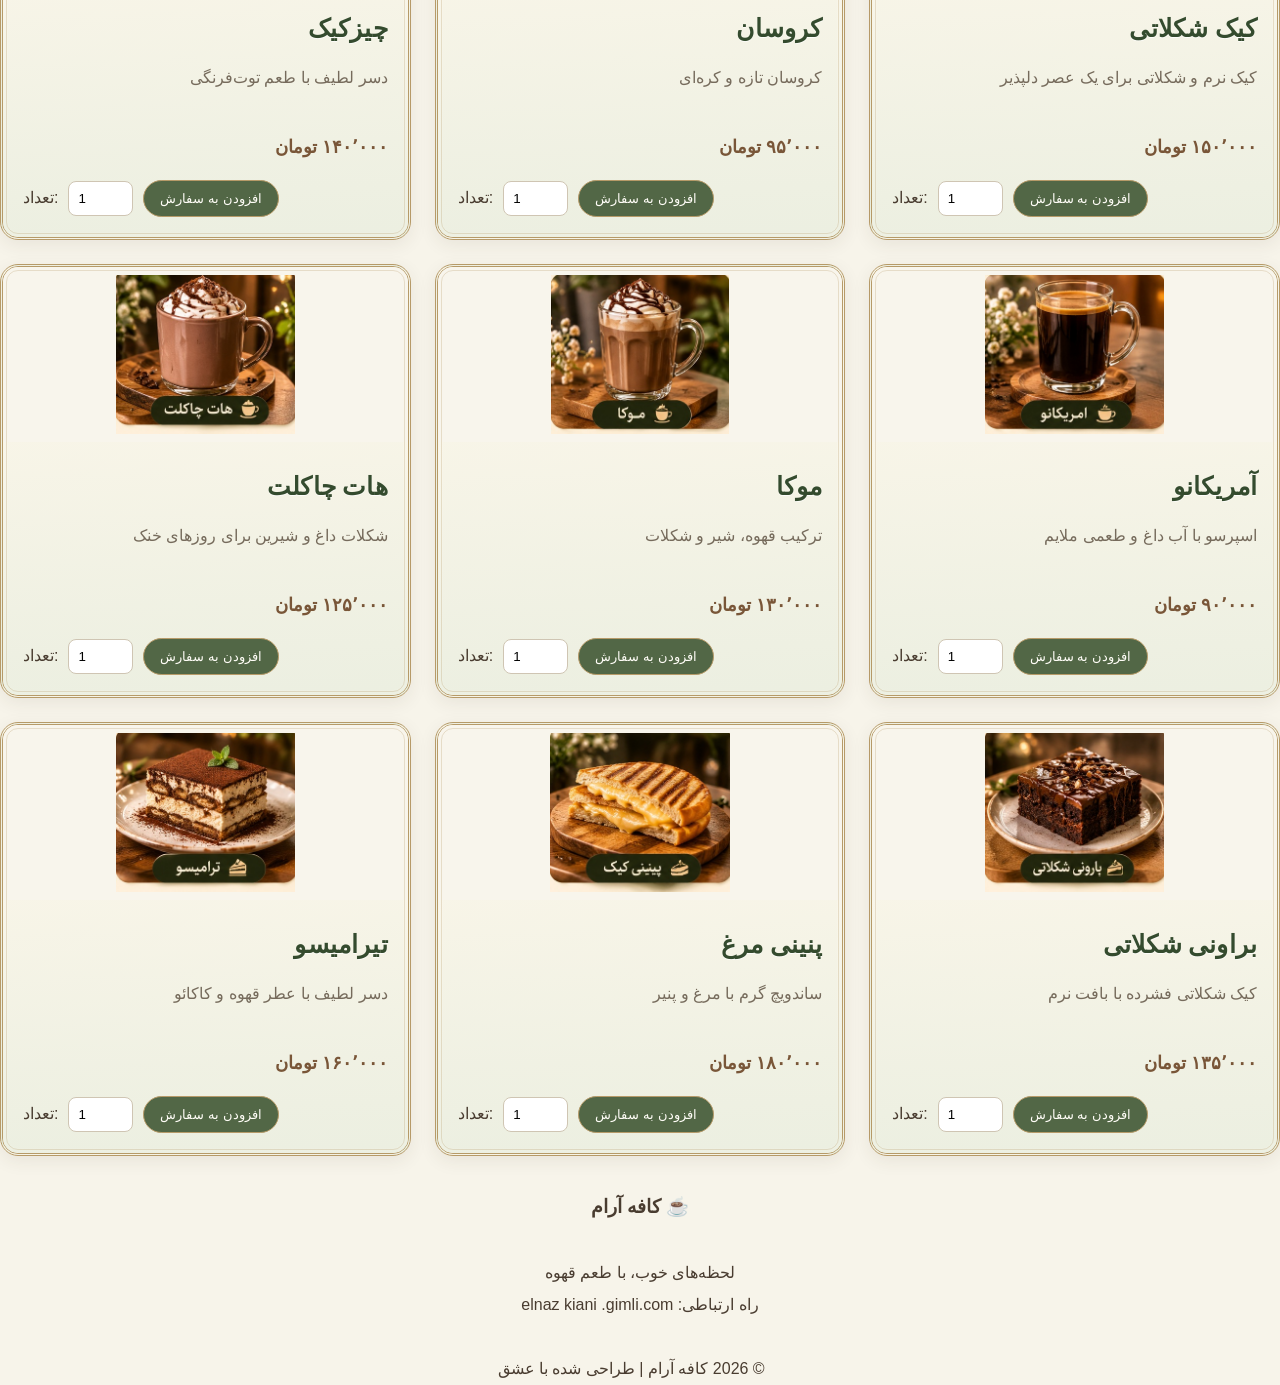
==== commit 37959bea: "Update index.html" ====
--- a/index.html
+++ b/index.html
@@ -34,9 +34,9 @@
 <main>
 <section class="hero hero-home" id="home">
 <div aria-label="تصاویر محیط کافه آرام" class="hero-slideshow">
-<img alt="فضای گرم و دنج کافه آرام" class="hero-slide active" src="./images/home-cafe-interior.jpg"/>
-<img alt="نمایی از فضای داخلی کافه آرام" class="hero-slide" src="./images/home-cafe-coffee-corner.jpg"/>
-<img alt="گوشه مطالعه و کتابخانه کافه" class="hero-slide" src="./images/home-cafe-reading-corner.jpg"/>
+<img alt="فضای گرم و دنج کافه آرام" class="hero-slide active" src="./home-cafe-interior.jpg"/>
+<img alt="نمایی از فضای داخلی کافه آرام" class="hero-slide" src="./home-cafe-coffee-corner.jpg"/>
+<img alt="گوشه مطالعه و کتابخانه کافه" class="hero-slide" src="./home-cafe-reading-corner.jpg"/>
 </div><div class="hero-shade"></div>
 <div class="hero-caption"><h1>به کافه آرام خوش آمدید</h1><p>جایی برای نوشیدن یک فنجان آرامش</p></div>
 <div aria-label="انتخاب تصویر" class="hero-dots"><button aria-label="تصویر اول" class="hero-dot active" data-slide="0" type="button"></button><button aria-label="تصویر دوم" class="hero-dot" data-slide="1" type="button"></button><button aria-label="تصویر سوم" class="hero-dot" data-slide="2" type="button"></button></div>
@@ -60,7 +60,7 @@
 <div class="products-grid">
 <!-- اسپرسو -->
 <article class="product-card">
-<img alt="اسپرسو" src="./images/menu-espresso.jpg"/>
+<img alt="اسپرسو" src="./menu-espresso.jpg"/>
 <div class="product-info">
 <h3>اسپرسو</h3>
 <p>قهوه‌ای غلیظ با عطر و طعم دلنشین</p>
@@ -76,7 +76,7 @@
 </article>
 <!-- لاته -->
 <article class="product-card">
-<img alt="لاته" src="./images/menu-latte.jpg"/>
+<img alt="لاته" src="./menu-latte.jpg"/>
 <div class="product-info">
 <h3>لاته</h3>
 <p>ترکیب اسپرسو و شیر با فوم لطیف</p>
@@ -92,7 +92,7 @@
 </article>
 <!-- کاپوچینو -->
 <article class="product-card">
-<img alt="کاپوچینو" src="./images/menu-cappuccino.jpg"/>
+<img alt="کاپوچینو" src="./menu-cappuccino.jpg"/>
 <div class="product-info">
 <h3>کاپوچینو</h3>
 <p>قهوه‌ای خوش‌عطر با فوم شیر</p>
@@ -108,7 +108,7 @@
 </article>
 <!-- کیک شکلاتی -->
 <article class="product-card">
-<img alt="کیک شکلاتی" src="./images/menu-chocolate-cake.jpg"/>
+<img alt="کیک شکلاتی" src="./menu-chocolate-cake.jpg"/>
 <div class="product-info">
 <h3>کیک شکلاتی</h3>
 <p>کیک نرم و شکلاتی برای یک عصر دلپذیر</p>
@@ -124,7 +124,7 @@
 </article>
 <!-- کروسان -->
 <article class="product-card">
-<img alt="کروسان" src="./images/menu-croissant.jpg"/>
+<img alt="کروسان" src="./menu-croissant.jpg"/>
 <div class="product-info">
 <h3>کروسان</h3>
 <p>کروسان تازه و کره‌ای</p>
@@ -140,7 +140,7 @@
 </article>
 <!-- چیزکیک -->
 <article class="product-card">
-<img alt="چیزکیک" src="./images/menu-cheesecake.jpg"/>
+<img alt="چیزکیک" src="./menu-cheesecake.jpg"/>
 <div class="product-info">
 <h3>چیزکیک</h3>
 <p>دسر لطیف با طعم توت‌فرنگی</p>
@@ -154,12 +154,12 @@
 </div>
 </div>
 </article>
-<article class="product-card"><img alt="آمریکانو" src="./images/menu-americano.jpg"/><div class="product-info"><h3>آمریکانو</h3><p>اسپرسو با آب داغ و طعمی ملایم</p><strong class="product-price">۹۰٬۰۰۰ تومان</strong><div class="product-actions"><label for="qty-americano">تعداد:</label><input class="product-qty" id="qty-americano" max="20" min="1" type="number" value="1"/><button class="add-to-cart" data-id="americano" data-name="آمریکانو" data-price="90000">افزودن به سفارش</button></div></div></article>
-<article class="product-card"><img alt="موکا" src="./images/menu-mocha.jpg"/><div class="product-info"><h3>موکا</h3><p>ترکیب قهوه، شیر و شکلات</p><strong class="product-price">۱۳۰٬۰۰۰ تومان</strong><div class="product-actions"><label for="qty-mocha">تعداد:</label><input class="product-qty" id="qty-mocha" max="20" min="1" type="number" value="1"/><button class="add-to-cart" data-id="mocha" data-name="موکا" data-price="130000">افزودن به سفارش</button></div></div></article>
-<article class="product-card"><img alt="هات چاکلت" src="./images/menu-hot-chocolate.jpg"/><div class="product-info"><h3>هات چاکلت</h3><p>شکلات داغ و شیرین برای روزهای خنک</p><strong class="product-price">۱۲۵٬۰۰۰ تومان</strong><div class="product-actions"><label for="qty-hotchocolate">تعداد:</label><input class="product-qty" id="qty-hotchocolate" max="20" min="1" type="number" value="1"/><button class="add-to-cart" data-id="hotchocolate" data-name="هات چاکلت" data-price="125000">افزودن به سفارش</button></div></div></article>
-<article class="product-card"><img alt="براونی شکلاتی" src="./images/menu-brownie.jpg"/><div class="product-info"><h3>براونی شکلاتی</h3><p>کیک شکلاتی فشرده با بافت نرم</p><strong class="product-price">۱۳۵٬۰۰۰ تومان</strong><div class="product-actions"><label for="qty-brownie">تعداد:</label><input class="product-qty" id="qty-brownie" max="20" min="1" type="number" value="1"/><button class="add-to-cart" data-id="brownie" data-name="براونی شکلاتی" data-price="135000">افزودن به سفارش</button></div></div></article>
-<article class="product-card"><img alt="پنینی مرغ" src="./images/menu-panini.jpg"/><div class="product-info"><h3>پنینی مرغ</h3><p>ساندویچ گرم با مرغ و پنیر</p><strong class="product-price">۱۸۰٬۰۰۰ تومان</strong><div class="product-actions"><label for="qty-panini">تعداد:</label><input class="product-qty" id="qty-panini" max="20" min="1" type="number" value="1"/><button class="add-to-cart" data-id="panini" data-name="پنینی مرغ" data-price="180000">افزودن به سفارش</button></div></div></article>
-<article class="product-card"><img alt="تیرامیسو" src="./images/menu-tiramisu.jpg"/><div class="product-info"><h3>تیرامیسو</h3><p>دسر لطیف با عطر قهوه و کاکائو</p><strong class="product-price">۱۶۰٬۰۰۰ تومان</strong><div class="product-actions"><label for="qty-tiramisu">تعداد:</label><input class="product-qty" id="qty-tiramisu" max="20" min="1" type="number" value="1"/><button class="add-to-cart" data-id="tiramisu" data-name="تیرامیسو" data-price="160000">افزودن به سفارش</button></div></div></article>
+<article class="product-card"><img alt="آمریکانو" src="menu-americano.jpg"/><div class="product-info"><h3>آمریکانو</h3><p>اسپرسو با آب داغ و طعمی ملایم</p><strong class="product-price">۹۰٬۰۰۰ تومان</strong><div class="product-actions"><label for="qty-americano">تعداد:</label><input class="product-qty" id="qty-americano" max="20" min="1" type="number" value="1"/><button class="add-to-cart" data-id="americano" data-name="آمریکانو" data-price="90000">افزودن به سفارش</button></div></div></article>
+<article class="product-card"><img alt="موکا" src="menu-mocha.jpg"/><div class="product-info"><h3>موکا</h3><p>ترکیب قهوه، شیر و شکلات</p><strong class="product-price">۱۳۰٬۰۰۰ تومان</strong><div class="product-actions"><label for="qty-mocha">تعداد:</label><input class="product-qty" id="qty-mocha" max="20" min="1" type="number" value="1"/><button class="add-to-cart" data-id="mocha" data-name="موکا" data-price="130000">افزودن به سفارش</button></div></div></article>
+<article class="product-card"><img alt="هات چاکلت" src="menu-hot-chocolate.jpg"/><div class="product-info"><h3>هات چاکلت</h3><p>شکلات داغ و شیرین برای روزهای خنک</p><strong class="product-price">۱۲۵٬۰۰۰ تومان</strong><div class="product-actions"><label for="qty-hotchocolate">تعداد:</label><input class="product-qty" id="qty-hotchocolate" max="20" min="1" type="number" value="1"/><button class="add-to-cart" data-id="hotchocolate" data-name="هات چاکلت" data-price="125000">افزودن به سفارش</button></div></div></article>
+<article class="product-card"><img alt="براونی شکلاتی" src="menu-brownie.jpg"/><div class="product-info"><h3>براونی شکلاتی</h3><p>کیک شکلاتی فشرده با بافت نرم</p><strong class="product-price">۱۳۵٬۰۰۰ تومان</strong><div class="product-actions"><label for="qty-brownie">تعداد:</label><input class="product-qty" id="qty-brownie" max="20" min="1" type="number" value="1"/><button class="add-to-cart" data-id="brownie" data-name="براونی شکلاتی" data-price="135000">افزودن به سفارش</button></div></div></article>
+<article class="product-card"><img alt="پنینی مرغ" src="menu-panini.jpg"/><div class="product-info"><h3>پنینی مرغ</h3><p>ساندویچ گرم با مرغ و پنیر</p><strong class="product-price">۱۸۰٬۰۰۰ تومان</strong><div class="product-actions"><label for="qty-panini">تعداد:</label><input class="product-qty" id="qty-panini" max="20" min="1" type="number" value="1"/><button class="add-to-cart" data-id="panini" data-name="پنینی مرغ" data-price="180000">افزودن به سفارش</button></div></div></article>
+<article class="product-card"><img alt="تیرامیسو" src="menu-tiramisu.jpg"/><div class="product-info"><h3>تیرامیسو</h3><p>دسر لطیف با عطر قهوه و کاکائو</p><strong class="product-price">۱۶۰٬۰۰۰ تومان</strong><div class="product-actions"><label for="qty-tiramisu">تعداد:</label><input class="product-qty" id="qty-tiramisu" max="20" min="1" type="number" value="1"/><button class="add-to-cart" data-id="tiramisu" data-name="تیرامیسو" data-price="160000">افزودن به سفارش</button></div></div></article>
 </div>
 </section>
 </main>
@@ -220,4 +220,4 @@
 </footer>
 <script src="script.js"></script>
 </body>
-</html>+</html>
